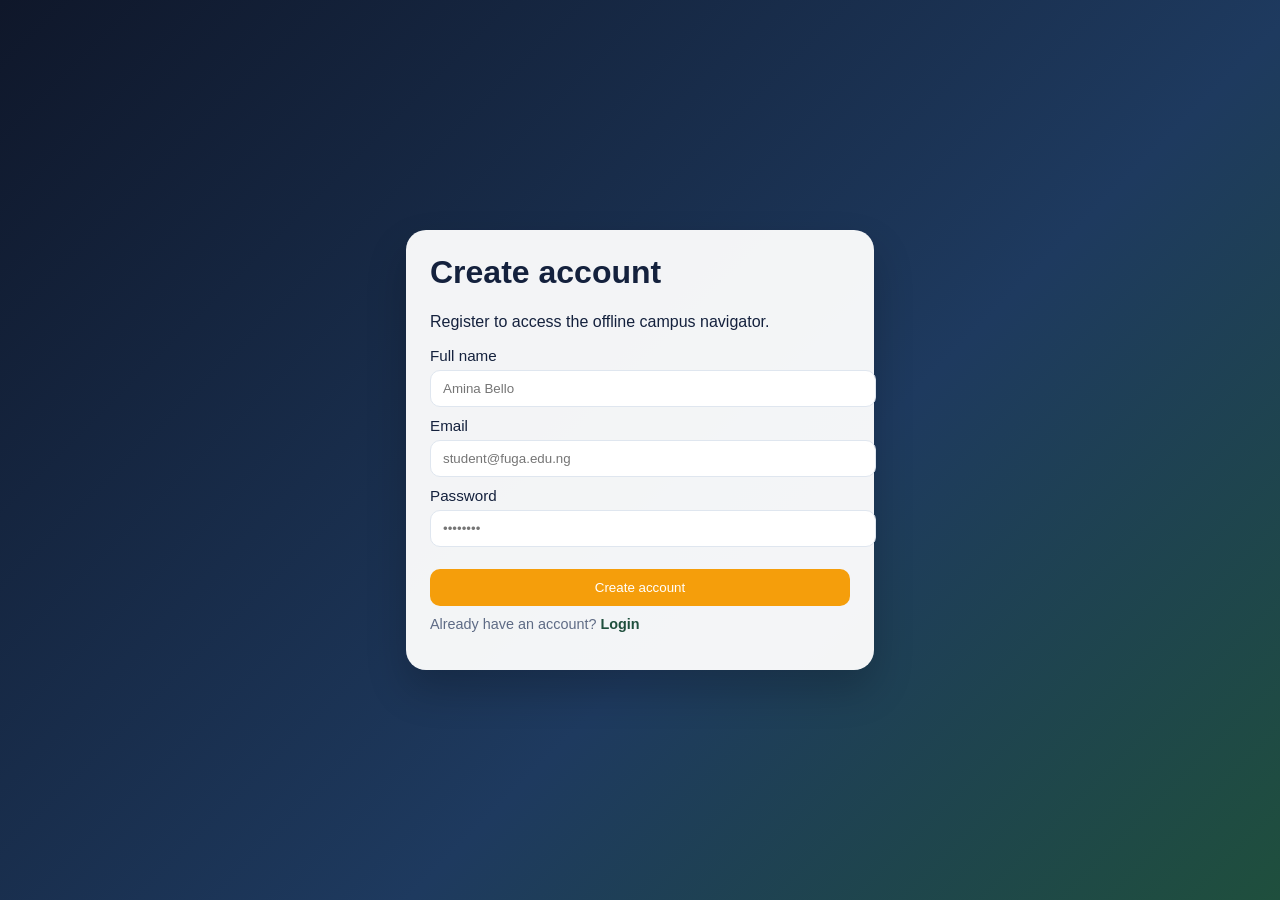
==== signup.html @ 989aa25d "Add files via upload" ====
<!DOCTYPE html>
<html lang="en">
  <head>
    <meta charset="UTF-8" />
    <meta name="viewport" content="width=device-width, initial-scale=1.0" />
    <title>FUGA Navigation Sign Up</title>
    <style>
      :root { color-scheme: light; font-family:Segoe UI, Arial, sans-serif; }
      body { margin:0; min-height:100vh; display:grid; place-items:center; background:linear-gradient(135deg,#0f172a,#1e3a5f 60%,#1f4f3d); color:#fff; }
      .card { width:min(92vw, 420px); padding:24px; border-radius:20px; background:rgba(255,255,255,0.95); color:#14213d; box-shadow:0 20px 40px rgba(0,0,0,0.2); }
      h1 { margin-top:0; }
      label { display:block; margin-bottom:10px; font-size:0.95rem; }
      input { width:100%; padding:10px 12px; border-radius:10px; border:1px solid #dfe6ef; margin-top:6px; }
      button { width:100%; margin-top:12px; padding:11px 12px; border:none; border-radius:10px; background:#f59e0b; color:#fff; cursor:pointer; }
      a { color:#1f4f3d; text-decoration:none; font-weight:600; }
      .muted { color:#5e6b85; font-size:0.9rem; margin-top:10px; }
    </style>
  </head>
  <body>
    <div class="card">
      <h1>Create account</h1>
      <p>Register to access the offline campus navigator.</p>
      <form action="dashboard.html">
        <label>
          Full name
          <input type="text" placeholder="Amina Bello" required />
        </label>
        <label>
          Email
          <input type="email" placeholder="student@fuga.edu.ng" required />
        </label>
        <label>
          Password
          <input type="password" placeholder="••••••••" required />
        </label>
        <button type="submit">Create account</button>
      </form>
      <p class="muted">Already have an account? <a href="login.html">Login</a></p>
    </div>
  </body>
</html>
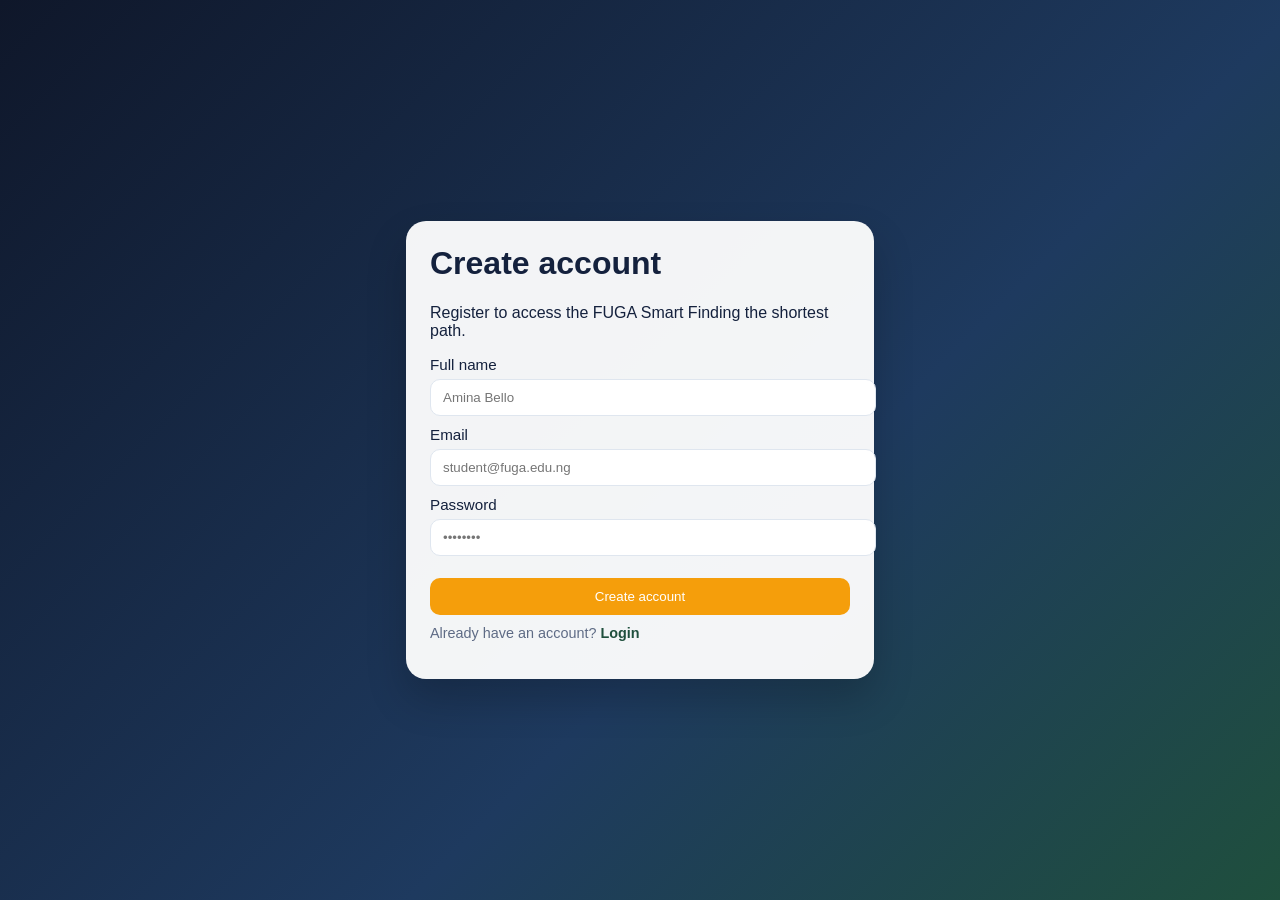
==== commit 08ba0616: "Revise signup page title and description Updated the title and registration prompt for clarity." ====
--- a/signup.html
+++ b/signup.html
@@ -3,7 +3,7 @@
   <head>
     <meta charset="UTF-8" />
     <meta name="viewport" content="width=device-width, initial-scale=1.0" />
-    <title>FUGA Navigation Sign Up</title>
+    <title>FUGA Smart Finding the shortest path Sign Up</title>
     <style>
       :root { color-scheme: light; font-family:Segoe UI, Arial, sans-serif; }
       body { margin:0; min-height:100vh; display:grid; place-items:center; background:linear-gradient(135deg,#0f172a,#1e3a5f 60%,#1f4f3d); color:#fff; }
@@ -19,7 +19,7 @@
   <body>
     <div class="card">
       <h1>Create account</h1>
-      <p>Register to access the offline campus navigator.</p>
+      <p>Register to access the FUGA Smart Finding the shortest path.</p>
       <form action="dashboard.html">
         <label>
           Full name
